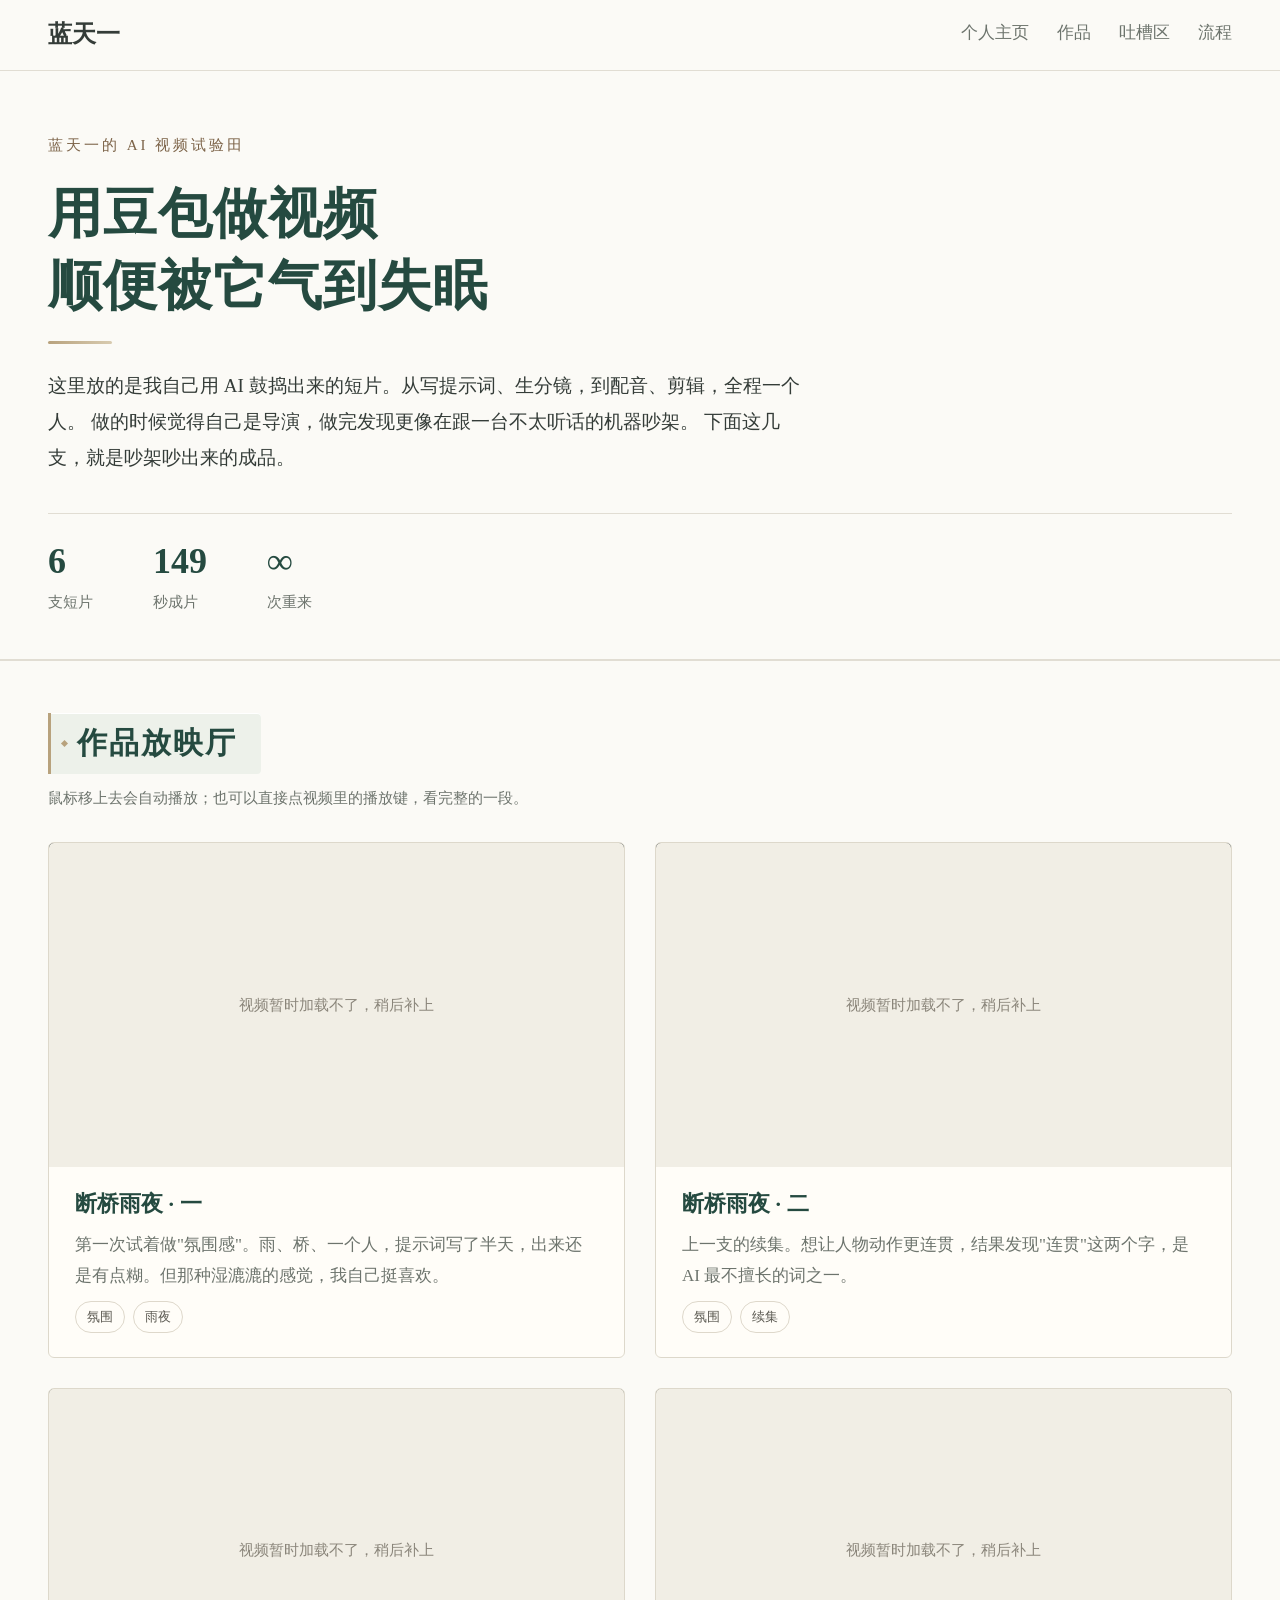
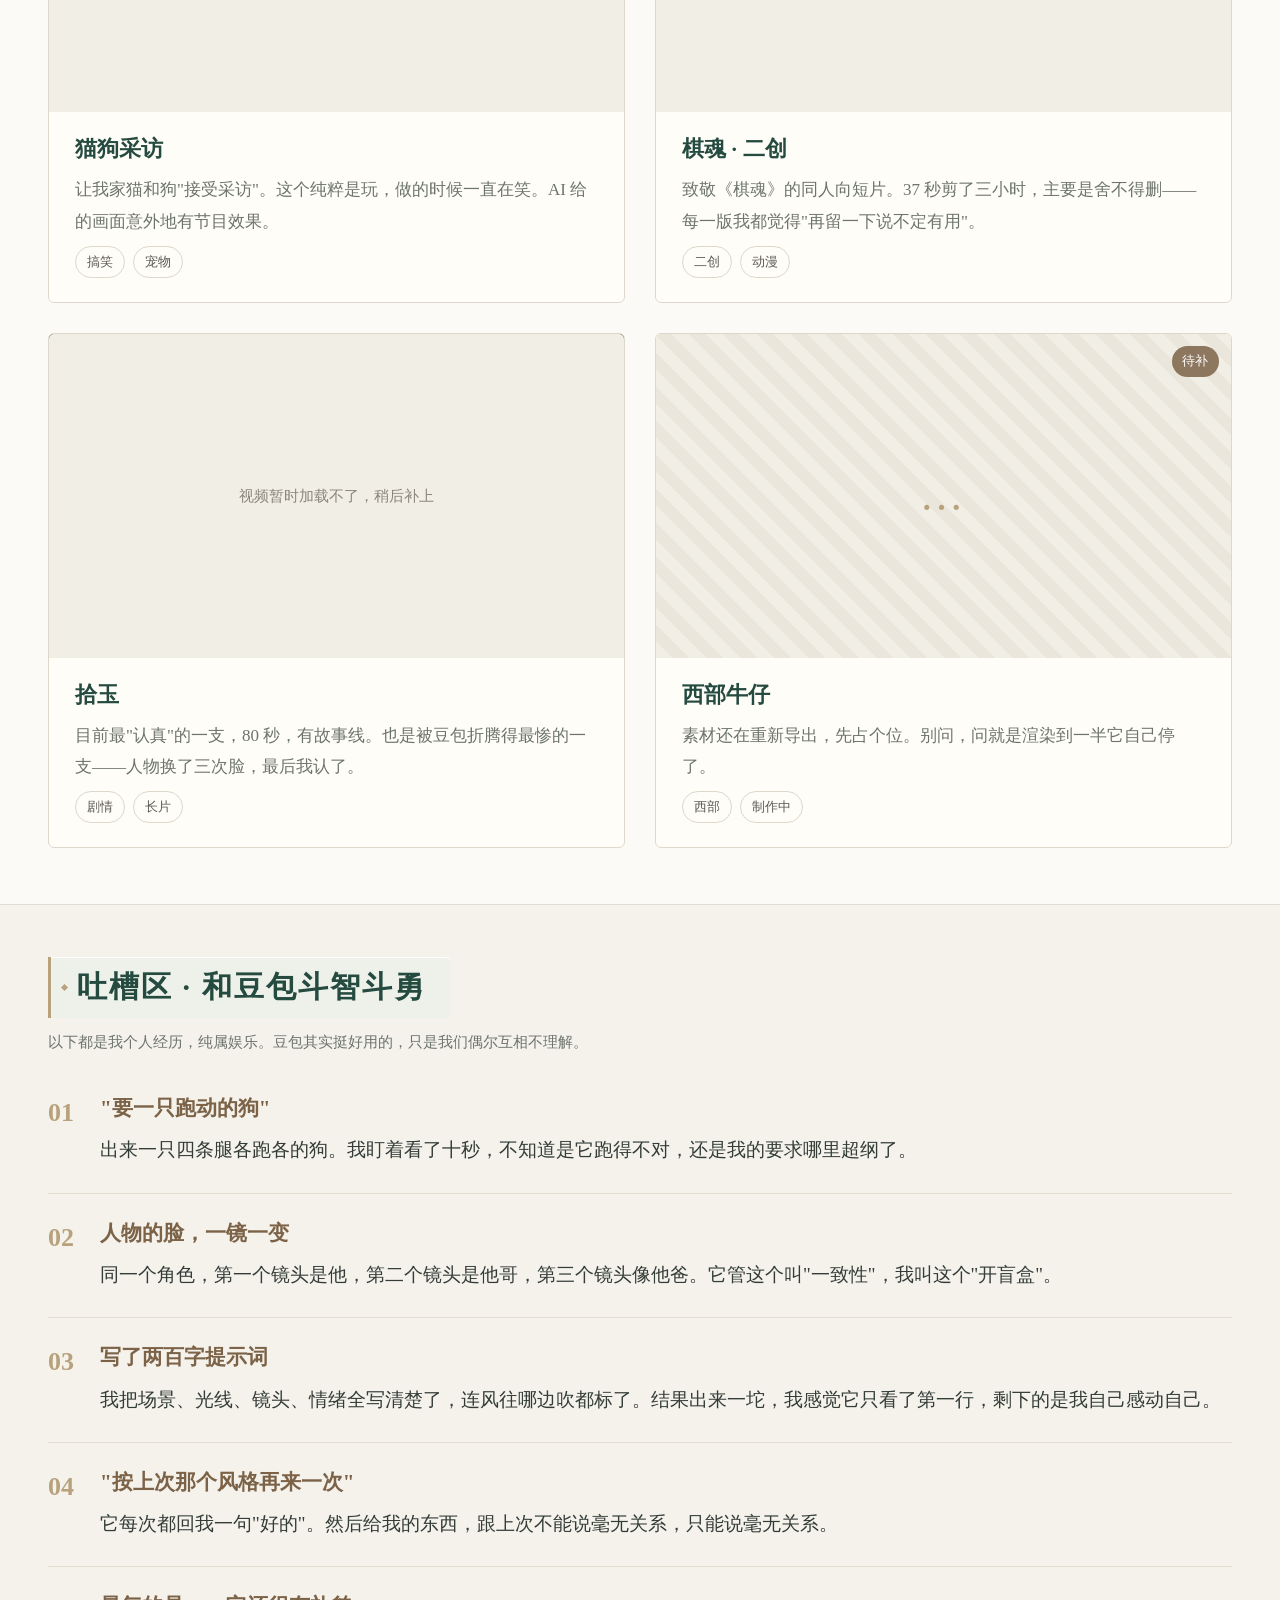
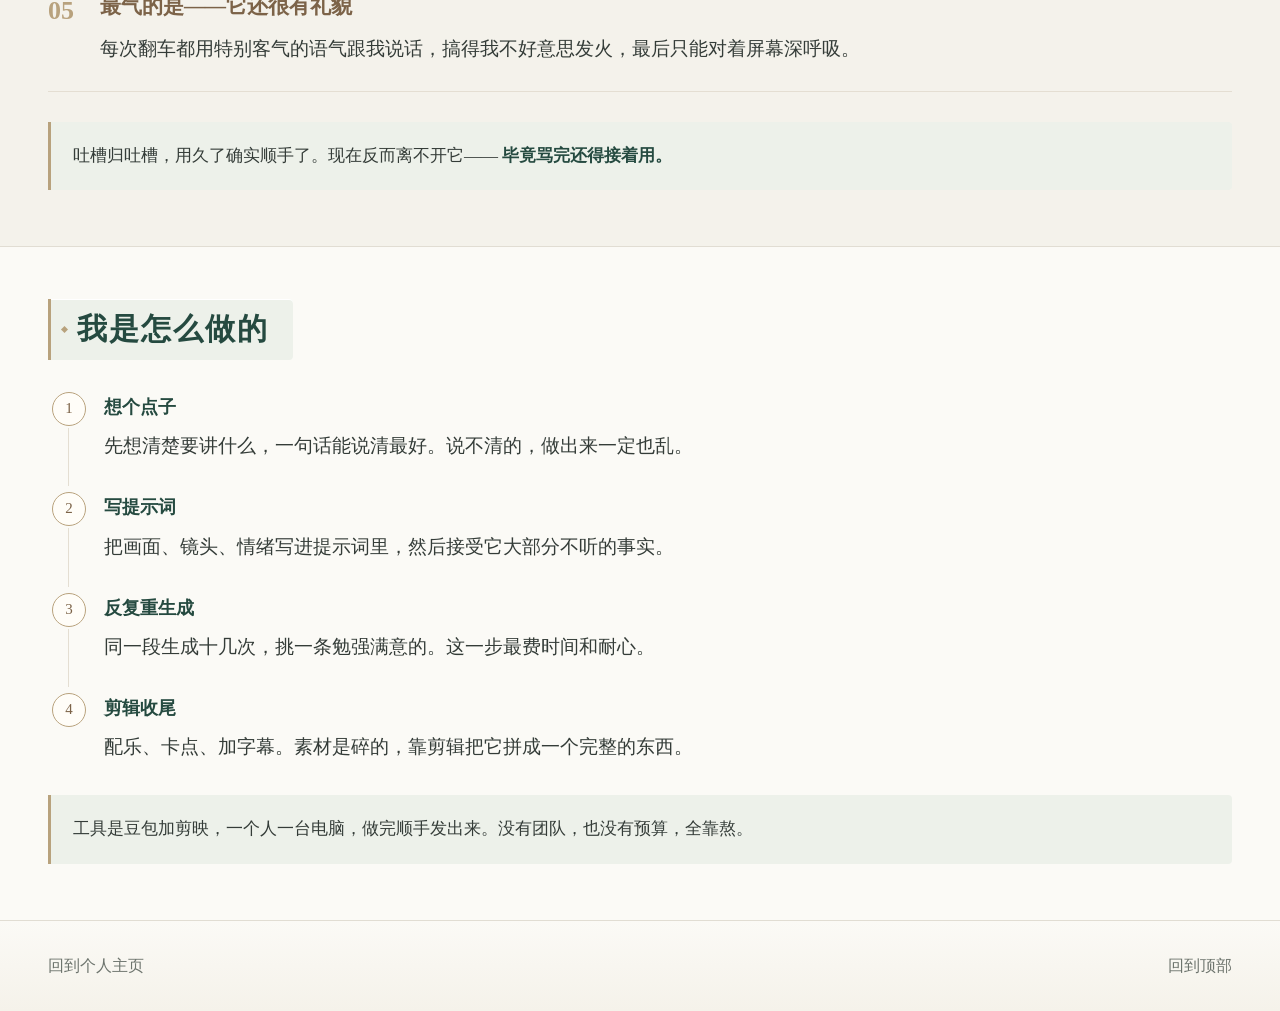
==== ai-video.html @ 55fc76d8 "重做个人主页为自我介绍，新增 AI 视频专题页，清理废弃文件 - index.html：由科研型简历改为蓝天一的个人自我介绍（关于我 / 家乡 / 爱好 / 最近 / 学习） - 新增「我的家乡 · " ====
<!DOCTYPE html>
<html lang="zh-CN">
 <head>
  <meta charset="utf-8"/>
  <meta content="width=device-width, initial-scale=1" name="viewport"/>
  <meta content="noindex, nofollow" name="robots"/>
  <meta content="蓝天一的 AI 视频试验田：六支自制的 AI 短片，以及调教豆包的日常翻车记录。" name="description"/>
  <title>
   AI 视频试验田 · 蓝天一
  </title>
  <link href="assets/favicon.svg" rel="icon" type="image/svg+xml"/>
  <link href="styles.css" rel="stylesheet"/>
  <link href="ai-video.css" rel="stylesheet"/>
 </head>
 <body>
  <a class="skip-link" href="#main">
   跳到正文
  </a>
  <header class="site-header">
   <div class="container header-inner">
    <a class="brand" href="index.html">
     蓝天一
    </a>
    <nav aria-label="主导航">
     <a href="index.html">
      个人主页
     </a>
     <a href="#gallery">
      作品
     </a>
     <a href="#complaints">
      吐槽区
     </a>
     <a href="#workflow">
      流程
     </a>
    </nav>
   </div>
  </header>
  <main id="main">
   <section class="ai-hero">
    <div class="container">
     <p class="ai-kicker">
      蓝天一的 AI 视频试验田
     </p>
     <h1 class="ai-title">
      用豆包做视频<br/>
      顺便被它气到失眠
     </h1>
     <p class="ai-lede">
      这里放的是我自己用 AI 鼓捣出来的短片。从写提示词、生分镜，到配音、剪辑，全程一个人。
      做的时候觉得自己是导演，做完发现更像在跟一台不太听话的机器吵架。
      下面这几支，就是吵架吵出来的成品。
     </p>
     <div class="ai-stats">
      <div>
       <strong>
        6
       </strong>
       <span>
        支短片
       </span>
      </div>
      <div>
       <strong>
        149
       </strong>
       <span>
        秒成片
       </span>
      </div>
      <div>
       <strong>
        ∞
       </strong>
       <span>
        次重来
       </span>
      </div>
     </div>
    </div>
   </section>
   <section class="section" id="gallery">
    <div class="container">
     <header class="section-heading">
      <h2>
       作品放映厅
      </h2>
      <p class="works-notice">
       鼠标移上去会自动播放；也可以直接点视频里的播放键，看完整的一段。
      </p>
     </header>
     <ol class="ai-grid">
      <li class="ai-card">
       <div class="ai-player">
        <video class="ai-video" controls muted loop playsinline preload="metadata" poster="assets/video-poster-1.svg">
         <source src="断桥雨夜1.mp4" type="video/mp4"/>
        </video>
        <span class="ai-duration">
         9 秒
        </span>
       </div>
       <div class="ai-copy">
        <h3>
         断桥雨夜 · 一
        </h3>
        <p>
        第一次试着做"氛围感"。雨、桥、一个人，提示词写了半天，出来还是有点糊。但那种湿漉漉的感觉，我自己挺喜欢。
        </p>
        <p class="ai-tags">
         <span>
          氛围
         </span>
         <span>
          雨夜
         </span>
        </p>
       </div>
      </li>
      <li class="ai-card">
       <div class="ai-player">
        <video class="ai-video" controls muted loop playsinline preload="metadata" poster="assets/video-poster-2.svg">
         <source src="断桥雨夜2.mp4" type="video/mp4"/>
        </video>
        <span class="ai-duration">
         12 秒
        </span>
       </div>
       <div class="ai-copy">
        <h3>
         断桥雨夜 · 二
        </h3>
        <p>
        上一支的续集。想让人物动作更连贯，结果发现"连贯"这两个字，是 AI 最不擅长的词之一。
        </p>
        <p class="ai-tags">
         <span>
          氛围
         </span>
         <span>
          续集
         </span>
        </p>
       </div>
      </li>
      <li class="ai-card">
       <div class="ai-player">
        <video class="ai-video" controls muted loop playsinline preload="metadata" poster="assets/video-poster-3.svg">
         <source src="猫狗采访.mp4" type="video/mp4"/>
        </video>
        <span class="ai-duration">
         10 秒
        </span>
       </div>
       <div class="ai-copy">
        <h3>
         猫狗采访
        </h3>
        <p>
        让我家猫和狗"接受采访"。这个纯粹是玩，做的时候一直在笑。AI 给的画面意外地有节目效果。
        </p>
        <p class="ai-tags">
         <span>
          搞笑
         </span>
         <span>
          宠物
         </span>
        </p>
       </div>
      </li>
      <li class="ai-card">
       <div class="ai-player">
        <video class="ai-video" controls muted loop playsinline preload="metadata" poster="assets/video-poster-4.svg">
         <source src="棋魂2创.mp4" type="video/mp4"/>
        </video>
        <span class="ai-duration">
         37 秒
        </span>
       </div>
       <div class="ai-copy">
        <h3>
         棋魂 · 二创
        </h3>
        <p>
        致敬《棋魂》的同人向短片。37 秒剪了三小时，主要是舍不得删——每一版我都觉得"再留一下说不定有用"。
        </p>
        <p class="ai-tags">
         <span>
          二创
         </span>
         <span>
          动漫
         </span>
        </p>
       </div>
      </li>
      <li class="ai-card">
       <div class="ai-player">
        <video class="ai-video" controls muted loop playsinline preload="metadata" poster="assets/video-poster-5.svg">
         <source src="拾玉.mp4" type="video/mp4"/>
        </video>
        <span class="ai-duration">
         80 秒
        </span>
       </div>
       <div class="ai-copy">
        <h3>
         拾玉
        </h3>
        <p>
        目前最"认真"的一支，80 秒，有故事线。也是被豆包折腾得最惨的一支——人物换了三次脸，最后我认了。
        </p>
        <p class="ai-tags">
         <span>
          剧情
         </span>
         <span>
          长片
         </span>
        </p>
       </div>
      </li>
      <li class="ai-card ai-card--pending">
       <div class="ai-player ai-player--pending">
        <span class="ai-pending-icon">
         …
        </span>
        <span class="ai-duration">
         待补
        </span>
       </div>
       <div class="ai-copy">
        <h3>
         西部牛仔
        </h3>
        <p>
        素材还在重新导出，先占个位。别问，问就是渲染到一半它自己停了。
        </p>
        <p class="ai-tags">
         <span>
          西部
         </span>
         <span>
          制作中
         </span>
        </p>
       </div>
      </li>
     </ol>
    </div>
   </section>
   <section class="section ai-complaints" id="complaints">
    <div class="container">
     <header class="section-heading">
      <h2>
       吐槽区 · 和豆包斗智斗勇
      </h2>
      <p class="works-notice">
       以下都是我个人经历，纯属娱乐。豆包其实挺好用的，只是我们偶尔互相不理解。
      </p>
     </header>
     <div class="ai-complaint-list">
      <article class="ai-complaint">
       <span class="ai-complaint-no">
        01
       </span>
       <div>
        <h3>
         "要一只跑动的狗"
        </h3>
        <p>
         出来一只四条腿各跑各的狗。我盯着看了十秒，不知道是它跑得不对，还是我的要求哪里超纲了。
        </p>
       </div>
      </article>
      <article class="ai-complaint">
       <span class="ai-complaint-no">
        02
       </span>
       <div>
        <h3>
         人物的脸，一镜一变
        </h3>
        <p>
         同一个角色，第一个镜头是他，第二个镜头是他哥，第三个镜头像他爸。它管这个叫"一致性"，我叫这个"开盲盒"。
        </p>
       </div>
      </article>
      <article class="ai-complaint">
       <span class="ai-complaint-no">
        03
       </span>
       <div>
        <h3>
         写了两百字提示词
        </h3>
        <p>
         我把场景、光线、镜头、情绪全写清楚了，连风往哪边吹都标了。结果出来一坨，我感觉它只看了第一行，剩下的是我自己感动自己。
        </p>
       </div>
      </article>
      <article class="ai-complaint">
       <span class="ai-complaint-no">
        04
       </span>
       <div>
        <h3>
         "按上次那个风格再来一次"
        </h3>
        <p>
         它每次都回我一句"好的"。然后给我的东西，跟上次不能说毫无关系，只能说毫无关系。
        </p>
       </div>
      </article>
      <article class="ai-complaint">
       <span class="ai-complaint-no">
        05
       </span>
       <div>
        <h3>
         最气的是——它还很有礼貌
        </h3>
        <p>
         每次翻车都用特别客气的语气跟我说话，搞得我不好意思发火，最后只能对着屏幕深呼吸。
        </p>
       </div>
      </article>
     </div>
     <p class="ai-aside">
      吐槽归吐槽，用久了确实顺手了。现在反而离不开它——
      <strong>
       毕竟骂完还得接着用。
      </strong>
     </p>
    </div>
   </section>
   <section class="section" id="workflow">
    <div class="container">
     <header class="section-heading">
      <h2>
       我是怎么做的
      </h2>
     </header>
     <ol class="ai-steps">
      <li>
       <strong>
        想个点子
       </strong>
       先想清楚要讲什么，一句话能说清最好。说不清的，做出来一定也乱。
      </li>
      <li>
       <strong>
        写提示词
       </strong>
       把画面、镜头、情绪写进提示词里，然后接受它大部分不听的事实。
      </li>
      <li>
       <strong>
        反复重生成
       </strong>
       同一段生成十几次，挑一条勉强满意的。这一步最费时间和耐心。
      </li>
      <li>
       <strong>
        剪辑收尾
       </strong>
       配乐、卡点、加字幕。素材是碎的，靠剪辑把它拼成一个完整的东西。
      </li>
     </ol>
     <p class="ai-aside">
      工具是豆包加剪映，一个人一台电脑，做完顺手发出来。没有团队，也没有预算，全靠熬。
     </p>
    </div>
   </section>
  </main>
  <footer>
   <div class="container footer-inner">
    <a href="index.html">
     回到个人主页
    </a>
    <a href="#main">
     回到顶部
    </a>
   </div>
  </footer>
  <script src="ai-video.js" defer></script>
 </body>
</html>
---- styles.css ----
/* 1. 中文用本地思源宋体，英文优先 Times New Roman。 */
@font-face {
  font-family: "Resume Serif SC";
  src: url("assets/noto-serif-sc-400.woff2") format("woff2");
  font-style: normal;
  font-weight: 400;
  font-display: swap;
}
@font-face {
  font-family: "Resume Serif SC";
  src: url("assets/noto-serif-sc-600.woff2") format("woff2");
  font-style: normal;
  font-weight: 600 900;
  font-display: swap;
}
:root {
  /* 配色层级：墨绿主标题、古铜次标题、深灰正文、香槟色细线。 */
  --text: #343c38;
  --muted: #6d746d;
  --accent: #42635b;
  --heading: #254a40;
  --subheading: #7c6348;
  --gold: #b8a27d;
  --heading-wash: #edf1ea;
  --body-size: 19px;
  --title-size: 32px;
  --line: #e1ddd3;
  --background: #fbfaf6;
}
* { box-sizing: border-box; }
html { scroll-padding-top: 94px; scroll-behavior: smooth; }
body {
  margin: 0;
  color: var(--text);
  background: var(--background);
  font: var(--body-size)/1.9 "Times New Roman", "Resume Serif SC", "Noto Serif SC", "Songti SC", SimSun, serif;
}
a { color: var(--accent); text-decoration: none; transition: color .2s ease; }
a:hover { text-decoration: underline; text-underline-offset: 5px; }
a:focus-visible { outline: 2px solid var(--accent); outline-offset: 5px; }
h1, h2, h3, p, figure { margin: 0; }
h1, h2, h3 { line-height: 1.5; }
h2 { font-size: var(--title-size); font-weight: 600; color: var(--heading); }
h3 { font-size: 22px; font-weight: 600; color: var(--subheading); }
::selection { background: #e3e8db; }
.container { width: min(1200px, calc(100% - 96px)); margin-inline: auto; }
.skip-link { position: fixed; top: -100px; left: 16px; z-index: 30; padding: 10px; background: white; }
.skip-link:focus { top: 12px; }

/* 2. 顶部只保留姓名和普通锚点导航。 */
.site-header { position: sticky; top: 0; z-index: 10; background: #fbfaf6f5; backdrop-filter: blur(12px); border-bottom: 1px solid var(--line); }
.header-inner { display: flex; justify-content: space-between; align-items: center; gap: 30px; min-height: 70px; }
.brand { font-size: 24px; font-weight: 600; color: var(--text); white-space: nowrap; }
.brand span { font-size: 14px; font-weight: 400; letter-spacing: 1px; margin-left: 12px; color: var(--muted); }
nav { display: flex; gap: 28px; }
nav a { color: var(--muted); font-size: 17px; }
nav a:hover { color: var(--accent); }
/* JavaScript 只切换类名；选中时的外观仍由 CSS 负责。 */
nav a.is-current { color: var(--heading); font-weight: 600; text-decoration: underline; text-decoration-color: var(--gold); text-decoration-thickness: 2px; text-underline-offset: 7px; }

/* 3. 个人介绍：文字和照片并排，基本资料全部展开。 */
.hero { padding: 44px 0 32px; }
.hero-top { display: flex; justify-content: space-between; align-items: center; gap: 32px; }
h1 { font-size: 50px; font-weight: 600; color: var(--heading); letter-spacing: 2px; margin-bottom: 16px; }
h1 span { font-size: 32px; font-weight: 400; letter-spacing: 0; color: var(--subheading); margin-left: 20px; }
.hero-role { margin-bottom: 12px; font-size: 18px; }
.hero-visual { flex-shrink: 0; }
.hero-visual figure { padding: 9px; border: 1px solid #d8ceb9; background: #fffefa; box-shadow: 0 12px 32px #3444390b; }
.hero-visual img { display: block; width: 220px; height: 220px; object-fit: cover; }
.research-direction { margin-top: 30px; }
.research-direction > span { font-size: 20px; font-weight: 600; color: var(--subheading); }
.research-direction p { margin-top: 8px; font-size: var(--body-size); }
.research-direction strong { font-weight: 600; color: var(--heading); }
.profile-details { display: grid; grid-template-columns: 1fr 1.15fr 1.1fr 1.4fr; gap: 28px; margin-top: 22px; }
.profile-details > div > span { color: var(--subheading); font-size: 15px; }
.profile-details p { margin-top: 7px; font-size: 16px; }
.profile-details a { overflow-wrap: anywhere; }

/* 4. 正文平铺：主栏目保留浅底，科研子项目用纯文字、字重和间距分层。 */
.section { border-top: 1px solid var(--line); padding: 42px 0 46px; }
.section-heading { margin-bottom: 26px; }
.section-heading h2 { display: inline-block; padding: 6px 20px 8px; border-left: 3px solid var(--gold); background: var(--heading-wash); border-radius: 0 4px 4px 0; }
.experience-item { margin-bottom: 26px; }
.experience-item:last-child { margin-bottom: 0; }
.experience-heading { display: flex; justify-content: space-between; align-items: baseline; gap: 24px; }
.experience-heading strong { font-size: var(--body-size); font-weight: 600; color: #465951; }
.experience-heading time { flex-shrink: 0; color: var(--muted); font-size: 16px; font-variant-numeric: tabular-nums; }
.experience-detail { margin-top: 8px; color: var(--text); font-size: var(--body-size); }
.research-item { margin-bottom: 28px; }
.research-item:last-child { margin-bottom: 0; }
.research-item h3 { font-size: 20px; line-height: 1.9; }
.research-item time { font-size: 16px; font-weight: 400; color: var(--muted); margin-right: 16px; }
.research-item p { font-size: var(--body-size); margin-top: 8px; line-height: 1.95; }
.skills-list { list-style: none; margin: 0; padding: 0; display: grid; grid-template-columns: repeat(3, 1fr); gap: 32px; }
.skills-list li { font-size: var(--body-size); }
.skills-list strong { display: block; margin-bottom: 8px; font-weight: 600; color: var(--subheading); }
.skills-list li { padding-top: 15px; border-top: 1px solid #c8baa2; }
.teaching-group { margin-bottom: 26px; scroll-margin-top: 94px; }
.teaching-group:last-child { margin-bottom: 0; }
.teaching-group h3 { margin-bottom: 16px; padding-bottom: 9px; border-bottom: 1px solid #e4ded2; }
.teaching-group ol { margin: 0; padding-left: 25px; }
.teaching-group li { padding-left: 7px; margin-bottom: 10px; font-size: var(--body-size); }
.teaching-group li::marker { color: var(--muted); font-size: 16px; }
footer { border-top: 1px solid var(--line); padding: 25px 0; }
.footer-inner { display: flex; align-items: center; justify-content: space-between; gap: 25px; }
.footer-inner a { font-size: 16px; }

/* 5. 手机只调整布局，所有正文依旧直接可见。 */
@media (max-width: 1000px) {
  .container { width: calc(100% - 64px); }
  nav { gap: 20px; }
  .profile-details { grid-template-columns: repeat(2, 1fr); gap: 16px 30px; }
  .experience-heading { display: block; }
  .experience-heading time { display: block; margin-top: 4px; }
}
@media (max-width: 640px) {
  :root { --body-size: 18px; --title-size: 27px; }
  html { scroll-padding-top: 110px; }
  .container { width: calc(100% - 40px); }
  .header-inner { display: block; min-height: 90px; padding: 10px 0; }
  .brand { font-size: 21px; }
  nav { justify-content: space-between; gap: 12px; margin-top: 6px; }
  nav a { font-size: 14px; }
  .hero { padding: 28px 0; }
  .hero-top { display: block; position: relative; }
  h1 { font-size: 38px; line-height: 1.3; margin-bottom: 18px; padding-right: 166px; min-height: 160px; }
  h1 span { display: block; font-size: 25px; margin: 8px 0 0; }
  .hero-role { font-size: 17px; margin-bottom: 12px; }
  .hero-visual img { width: 140px; height: 140px; }
  .hero-visual figure { padding: 6px; }
  .hero-visual { position: absolute; top: 0; right: 0; }
  .research-direction { margin-top: 23px; }
  .research-direction p { font-size: var(--body-size); }
  .profile-details { gap: 14px 20px; }
  .profile-details p { font-size: 15px; }
  .profile-details > div > span { font-size: 14px; }
  .section { padding: 26px 0 28px; }
  .section-heading { margin-bottom: 18px; }
  .section-heading h2 { padding: 5px 14px 7px; }
  h2 { font-size: var(--title-size); }
  h3 { font-size: 20px; }
  .experience-heading strong { font-size: 18px; }
  .experience-detail { font-size: var(--body-size); }
  .research-item h3 { font-size: 18px; }
  .research-item time { display: block; margin-right: 0; }
  .research-item p { font-size: var(--body-size); }
  .skills-list { grid-template-columns: 1fr; gap: 14px; }
  .skills-list strong { margin-bottom: 2px; }
  .teaching-group { scroll-margin-top: 110px; }
  .skills-list li, .teaching-group li { font-size: var(--body-size); }
  .footer-inner { display: block; }
  .footer-inner > div { margin-bottom: 16px; }
}
/* 尊重减少动态效果设置：保留阅读、键盘操作，关闭滚动和悬停动画。 */
@media (prefers-reduced-motion: reduce) {
  html { scroll-behavior: auto; }
  *, *:before, *:after { transition: none !important; animation: none !important; }
}
@media print {
  .site-header, .skip-link { display: none; }
  .container { width: 100%; }
  .hero { padding-top: 0; }
  .section { padding: 20px 0; }
  .research-item, .experience-item { break-inside: avoid; }
  a { color: inherit; }
  .section-heading h2, .research-item h3 { background: none; border: 0; padding-inline: 0; }
  .hero-visual figure { box-shadow: none; }
}

.works-notice { font-size: 15px; color: var(--muted); margin-top: 10px; }

/* ---------- 第 4 课新增：四处由 JavaScript 控制的视觉效果 ---------- */

/* 当前栏目指示器。固定在右下角，内容由 JS 写进去。
   默认 opacity:0 —— 没写 JS 时它存在但看不见，一写就会浮现。 */
.section-indicator {
  position: fixed;
  right: 20px;
  bottom: 84px;
  padding: 7px 14px;
  border-radius: 999px;
  background: var(--heading);
  color: #fff;
  font-size: 13px;
  letter-spacing: 1px;
  opacity: 0;
  transform: translateY(6px);
  transition: opacity .25s, transform .25s;
  pointer-events: none;
  z-index: 20;
}
/* JS 往里写了文字之后，:not(:empty) 就命中了，标签自动浮现 */
.section-indicator:not(:empty) { opacity: 1; transform: none; }

/* 返回顶部按钮。默认隐藏，滚过一屏由 JS 加上 is-visible 才出现。 */
.to-top {
  position: fixed;
  right: 20px;
  bottom: 24px;
  width: 46px;
  height: 46px;
  border: 1px solid var(--gold);
  border-radius: 50%;
  background: #fff;
  color: var(--heading);
  font-size: 20px;
  line-height: 1;
  cursor: pointer;
  opacity: 0;
  transform: translateY(10px);
  transition: opacity .25s, transform .25s, background .2s;
  pointer-events: none;
  z-index: 20;
}
.to-top.is-visible { opacity: 1; transform: none; pointer-events: auto; }
.to-top:hover { background: var(--heading-wash); }

/* 让锚点跳转和"返回顶部"都平滑滚动。
   prefers-reduced-motion 是系统里"减少动态效果"的设置，要尊重它。 */
@media (prefers-reduced-motion: no-preference) {
  html { scroll-behavior: smooth; }
}

@media (max-width: 640px) {
  .section-indicator { right: 12px; bottom: 74px; font-size: 12px; }
  .to-top { right: 12px; bottom: 16px; width: 42px; height: 42px; }
}

/* TODO 01：顶部阅读进度条。
   固定在页面最上沿，宽度由 JS 按滚动比例设置。
   初始 width:0，所以不写 JS 时它存在但看不见。 */
.reading-progress {
  position: fixed;
  top: 0;
  left: 0;
  height: 3px;
  width: 0;
  background: linear-gradient(90deg, var(--gold), var(--heading));
  z-index: 30;
  transition: width .08s linear;
}

/* TODO 07：栏目进入视口时淡入上移。
   默认往下偏移 24px 且半透明；JS 给它加上 is-visible 才归位。
   注意这里**不能**写成一开始就 display:none——那样没写 JS 的人
   会看到一个空白页面，页面就彻底不可用了。半透明至少还看得见。 */
.section, .hero {
  opacity: .28;
  transform: translateY(24px);
  transition: opacity .55s ease, transform .55s ease;
}
.section.is-visible, .hero.is-visible {
  opacity: 1;
  transform: none;
}

/* 系统开了"减少动态效果"时，一切照常显示，不做动画 */
@media (prefers-reduced-motion: reduce) {
  .section, .hero { opacity: 1; transform: none; transition: none; }
  .reading-progress { transition: none; }
}

/* ============================================================
   视觉打磨层
   保留原本的墨绿 / 古铜 / 米底与宋体气质，只做"更耐看"的调整。
   放在文件末尾，同特异性规则会覆盖前面的设定。
   ============================================================ */

/* 1. 首屏：加一层极淡的光晕，人物区从页面里"浮"出来 */
.hero {
  position: relative;
  padding: 56px 0 40px;
  background:
    radial-gradient(1100px 380px at 12% -30%, #eef3ec 0%, transparent 62%),
    radial-gradient(760px 300px at 92% -10%, #f6f1e6 0%, transparent 60%);
}
/* 姓名下面一条古铜细线，收住标题 */
h1::after {
  content: '';
  display: block;
  width: 64px;
  height: 3px;
  margin-top: 18px;
  border-radius: 2px;
  background: linear-gradient(90deg, var(--gold), #d8cbb0);
}
h1 { font-size: 54px; letter-spacing: 3px; }
h1 span { font-size: 30px; letter-spacing: 2px; }

/* 头像：厚重一点的画框 + 悬停微微抬起 */
.hero-visual figure {
  position: relative;
  padding: 11px;
  border: 1px solid #d8ceb9;
  background: #fffefa;
  box-shadow: 0 18px 44px #2f44381a, 0 2px 0 #e6dcc6 inset;
  transition: transform .4s ease, box-shadow .4s ease;
}
.hero-visual figure::after {
  content: '';
  position: absolute;
  inset: -7px;
  border: 1px solid #e2d7bf;
  pointer-events: none;
}
.hero-visual figure:hover {
  transform: translateY(-4px);
  box-shadow: 0 26px 56px #2f443824, 0 2px 0 #e6dcc6 inset;
}
.hero-role { font-size: 19px; line-height: 1.9; max-width: 34em; }

/* 2. 资料栏：四格改成带细线的卡片感，数字更清楚 */
.profile-details {
  gap: 0;
  margin-top: 30px;
  padding-top: 22px;
  border-top: 1px solid var(--line);
}
.profile-details > div {
  padding: 0 26px;
  border-left: 1px solid var(--line);
}
.profile-details > div:first-child { padding-left: 0; border-left: 0; }
.profile-details > div > span {
  display: inline-block;
  margin-bottom: 3px;
  font-size: 14px;
  letter-spacing: 2px;
  color: var(--gold);
}
.profile-details p { font-size: 17px; font-weight: 600; color: #3c4a44; }

/* 3. 栏目标题：拉长一点、加一枚小方块，节奏更稳 */
.section { padding: 52px 0 56px; }
.section-heading { margin-bottom: 30px; }
.section-heading h2 {
  position: relative;
  padding: 7px 24px 9px 26px;
  font-size: 30px;
  letter-spacing: 2px;
  box-shadow: 0 1px 0 #fff inset;
}
.section-heading h2::before {
  content: '';
  position: absolute;
  left: 11px;
  top: 50%;
  width: 5px;
  height: 5px;
  margin-top: -2.5px;
  background: var(--gold);
  transform: rotate(45deg);
}

/* 4. 爱好 / 家乡条目：每条加一条"生长"的左侧细线 */
.experience-item {
  position: relative;
  padding-left: 22px;
  margin-bottom: 30px;
}
.experience-item::before {
  content: '';
  position: absolute;
  left: 0;
  top: 9px;
  bottom: 4px;
  width: 2px;
  background: #e4ded2;
  transition: background .3s ease;
}
.experience-item:hover::before { background: var(--gold); }
.experience-heading strong { font-size: 20px; color: var(--heading); }
.experience-heading time {
  padding: 2px 11px;
  border: 1px solid #ded8cb;
  border-radius: 999px;
  font-size: 14px;
  background: #fffdf8;
}
.experience-detail { margin-top: 7px; color: #4a544e; }

/* 5. 技能三格：从"顶线"改成有底的轻卡片 */
.skills-list { gap: 24px; }
.skills-list li {
  padding: 22px 22px 24px;
  border-top: 0;
  border: 1px solid #e4ded2;
  border-radius: 6px;
  background: #fffdf8;
  transition: border-color .3s ease, transform .3s ease, box-shadow .3s ease;
}
.skills-list li:hover {
  border-color: #c8b592;
  transform: translateY(-3px);
  box-shadow: 0 12px 26px #34433812;
}
.skills-list strong { font-size: 19px; letter-spacing: 1px; }
.skills-list li { color: #5a635d; }

/* 6. 最近在做：加个"进行中"小标 */
#now { background: #f4f2eb; }
#now .research-item {
  position: relative;
  padding: 24px 26px;
  border: 1px solid #e2dbcb;
  border-radius: 6px;
  background: #fffdf8;
}
#now .research-item::after {
  content: 'IN PROGRESS';
  position: absolute;
  top: 22px;
  right: 24px;
  font-size: 11px;
  letter-spacing: 2px;
  color: var(--gold);
}

/* 7. 联系栏：把两条提示做成清楚的序号列表 */
#contact .teaching-group {
  padding: 26px 28px;
  border: 1px solid #e4ded2;
  border-radius: 6px;
  background: #fffdf8;
}
#contact .teaching-group h3 { border-bottom: 0; margin-bottom: 12px; }

/* 8. 页脚：加一条渐隐分隔线，收得干净 */
footer {
  padding: 30px 0;
  background: linear-gradient(#fbfaf6, #f5f2ea);
}
.footer-inner a { color: var(--muted); }
.footer-inner a:hover { color: var(--accent); }

/* 9. 导航：悬停时下方浮现古铜短线 */
nav a {
  position: relative;
  padding-bottom: 4px;
}
nav a::after {
  content: '';
  position: absolute;
  left: 0;
  right: 100%;
  bottom: 0;
  height: 2px;
  background: var(--gold);
  transition: right .28s ease;
}
nav a:hover::after { right: 0; }
nav a.is-current::after { right: 0; }

/* 10. 回到顶部按钮：轻微旋转更灵动 */
.to-top:hover { transform: translateY(-2px) rotate(-6deg); }

@media (max-width: 1000px) {
  h1 { font-size: 44px; }
  .profile-details { grid-template-columns: repeat(2, 1fr); gap: 20px 0; }
  .profile-details > div { padding: 0 20px; }
  .profile-details > div:nth-child(odd) { padding-left: 0; border-left: 0; }
  .profile-details > div:nth-child(-n+2) { padding-bottom: 16px; }
}
@media (max-width: 640px) {
  .hero { padding: 30px 0 26px; }
  h1 { font-size: 38px; }
  h1::after { margin-top: 12px; }
  .section { padding: 34px 0 38px; }
  .section-heading h2 { font-size: 25px; padding: 6px 16px 8px 20px; }
  .section-heading h2::before { left: 8px; }
  .profile-details { gap: 16px 0; }
  .profile-details > div { padding: 0 14px; }
  .profile-details > div > span { font-size: 13px; letter-spacing: 1px; }
  .profile-details p { font-size: 15px; }
  .experience-item { padding-left: 16px; }
  .experience-heading strong { font-size: 18px; }
  .skills-list li { padding: 18px 18px 20px; }
  #now .research-item { padding: 18px 18px; }
  #now .research-item::after { display: none; }
  #contact .teaching-group { padding: 20px 18px; }
}
@media print {
  .hero { background: none; }
  #now { background: none; }
  .hero-visual figure::after { display: none; }
  .skills-list li, #now .research-item, #contact .teaching-group,
  .profile-details > div, .experience-item { break-inside: avoid; }
}
---- ai-video.css ----
/* AI 视频试验田 · 专用样式
   复用 index.html 的设计变量（墨绿/古铜/米底），只补这一页特有的版式。 */

/* ---------- 首屏 ---------- */
/* 修复"蒙版"问题：styles.css 把 .section 默认设为 opacity:.28 + 下移 24px，
   等 app.js 滚动到该栏目才淡入。本页不加载 app.js，内容会一直卡在半透明。
   这里恢复常态，改用纯 CSS 做一次性淡入动画——不依赖 JS，禁用 JS 也正常显示。 */
.section {
  opacity: 1;
  transform: none;
  transition: none;
}
@media (prefers-reduced-motion: no-preference) {
  .section,
  .ai-hero {
    animation: ai-reveal .6s ease both;
  }
  @keyframes ai-reveal {
    from { opacity: 0; transform: translateY(24px); }
    to { opacity: 1; transform: none; }
  }
}

.ai-hero {
  padding: 60px 0 40px;
  border-bottom: 1px solid var(--line);
}
.ai-kicker {
  font-size: 15px;
  letter-spacing: 3px;
  color: var(--subheading);
  margin-bottom: 18px;
}
.ai-title {
  font-size: 54px;
  font-weight: 600;
  line-height: 1.35;
  color: var(--heading);
  letter-spacing: 1px;
  margin-bottom: 24px;
}
.ai-lede {
  max-width: 40em;
  font-size: var(--body-size);
  color: var(--text);
}
.ai-stats {
  display: flex;
  gap: 60px;
  margin-top: 36px;
  padding-top: 26px;
  border-top: 1px solid var(--line);
}
.ai-stats strong {
  display: block;
  font-size: 36px;
  font-weight: 600;
  line-height: 1.2;
  color: var(--heading);
  font-variant-numeric: tabular-nums;
}
.ai-stats span {
  font-size: 15px;
  color: var(--muted);
}

/* ---------- 作品放映厅 ---------- */
.ai-grid {
  list-style: none;
  margin: 0;
  padding: 0;
  display: grid;
  grid-template-columns: repeat(2, minmax(0, 1fr));
  gap: 30px;
}
.ai-card {
  border: 1px solid #ddd8cb;
  border-radius: 6px;
  overflow: hidden;
  background: #fffdf8;
  transition: border-color .3s ease, box-shadow .3s ease;
}
.ai-card:hover {
  border-color: #b7a88d;
  box-shadow: 0 14px 30px #34433810;
}
.ai-player {
  position: relative;
  background: #141b18;
  aspect-ratio: 16 / 9;
  overflow: hidden;
}
/* contain + 深色底：竖版视频不会被裁掉头脚，黑边看起来也自然 */
.ai-video {
  display: block;
  width: 100%;
  height: 100%;
  object-fit: contain;
  background: #141b18;
}
.ai-duration {
  position: absolute;
  padding: 3px 10px;
  border-radius: 999px;
  font-size: 13px;
  letter-spacing: .04em;
  color: #fff;
  background: rgba(37, 74, 64, .88);
}
.ai-duration {
  top: 12px;
  right: 12px;
}
.ai-copy {
  padding: 20px 26px 24px;
}
.ai-copy h3 {
  font-size: 22px;
  color: var(--heading);
}
.ai-copy p {
  margin-top: 9px;
  font-size: 17px;
  line-height: 1.85;
  color: var(--muted);
}
.ai-tags {
  display: flex;
  gap: 8px;
  flex-wrap: wrap;
}
.ai-tags span {
  padding: 3px 11px;
  border: 1px solid #ded8cb;
  border-radius: 999px;
  font-size: 13px;
  color: #5c5a52;
}
/* 待补卡片：没有视频，用浅底 + 虚线边框区别于其他卡片 */
.ai-player--pending {
  display: flex;
  align-items: center;
  justify-content: center;
  background: repeating-linear-gradient(45deg, #f1eee5, #f1eee5 12px, #eae6db 12px, #eae6db 24px);
}
.ai-pending-icon {
  font-size: 44px;
  color: #b8a27d;
  letter-spacing: 4px;
  line-height: 1;
}
.ai-player--pending .ai-duration {
  background: rgba(124, 99, 72, .85);
}
/* 视频文件加载失败时（由 JS 打上 data-unavailable），不让用户对着黑框发呆 */
.ai-player[data-unavailable]::after {
  content: '视频暂时加载不了，稍后补上';
  position: absolute;
  inset: 0;
  display: flex;
  align-items: center;
  justify-content: center;
  padding: 20px;
  text-align: center;
  font-size: 15px;
  color: #8a857a;
  background: #f1eee5;
}

/* ---------- 吐槽区 ---------- */
.ai-complaints {
  background: #f4f2eb;
}
.ai-complaint-list {
  display: grid;
  gap: 0;
}
.ai-complaint {
  display: flex;
  gap: 26px;
  padding: 24px 0;
  border-bottom: 1px solid #e4ded2;
}
.ai-complaint:first-child {
  padding-top: 6px;
}
.ai-complaint-no {
  flex-shrink: 0;
  font-size: 26px;
  font-weight: 600;
  color: var(--gold);
  font-variant-numeric: tabular-nums;
  line-height: 1.5;
}
.ai-complaint h3 {
  font-size: 21px;
  color: var(--subheading);
}
.ai-complaint p {
  margin-top: 8px;
  font-size: var(--body-size);
  line-height: 1.9;
}
.ai-aside {
  margin-top: 30px;
  padding: 18px 22px;
  border-left: 3px solid var(--gold);
  background: var(--heading-wash);
  border-radius: 0 4px 4px 0;
  font-size: 17px;
}
.ai-aside strong {
  color: var(--heading);
  font-weight: 600;
}

/* ---------- 流程 ---------- */
.ai-steps {
  margin: 0;
  padding: 0 0 0 4px;
  list-style: none;
  counter-reset: step;
}
.ai-steps li {
  position: relative;
  padding: 0 0 26px 52px;
  font-size: var(--body-size);
  line-height: 1.9;
  counter-increment: step;
}
.ai-steps li::before {
  content: counter(step);
  position: absolute;
  left: 0;
  top: 2px;
  width: 32px;
  height: 32px;
  border: 1px solid var(--gold);
  border-radius: 50%;
  text-align: center;
  line-height: 30px;
  font-size: 15px;
  color: var(--subheading);
  background: #fffdf8;
}
.ai-steps li::after {
  content: '';
  position: absolute;
  left: 16px;
  top: 38px;
  bottom: 4px;
  width: 1px;
  background: #e4ded2;
}
.ai-steps li:last-child {
  padding-bottom: 0;
}
.ai-steps li:last-child::after {
  display: none;
}
.ai-steps strong {
  display: block;
  font-size: 18px;
  font-weight: 600;
  color: var(--heading);
  margin-bottom: 4px;
}

/* ---------- 响应式 ---------- */
@media (max-width: 1000px) {
  .ai-title { font-size: 42px; }
  .ai-stats { gap: 40px; }
}
@media (max-width: 640px) {
  .ai-hero { padding: 32px 0 26px; }
  .ai-title { font-size: 32px; }
  .ai-kicker { font-size: 13px; letter-spacing: 2px; }
  .ai-stats { gap: 28px; margin-top: 24px; padding-top: 18px; }
  .ai-stats strong { font-size: 26px; }
  .ai-grid { grid-template-columns: 1fr; gap: 22px; }
  .ai-copy { padding: 16px 18px 19px; }
  .ai-copy h3 { font-size: 20px; }
  .ai-copy p { font-size: 16px; }
  .ai-complaint { gap: 16px; padding: 18px 0; }
  .ai-complaint-no { font-size: 20px; }
  .ai-complaint h3 { font-size: 18px; }
  .ai-complaint p { font-size: var(--body-size); }
  .ai-steps li { padding-left: 42px; font-size: var(--body-size); }
  .ai-steps li::before { width: 27px; height: 27px; line-height: 25px; font-size: 13px; }
  .ai-steps li::after { left: 13px; }
  .ai-steps strong { font-size: 17px; }
  .ai-aside { font-size: 16px; padding: 14px 16px; }
}
@media print {
  .ai-complaints { background: none; }
  .ai-card, .ai-complaint { break-inside: avoid; }
}
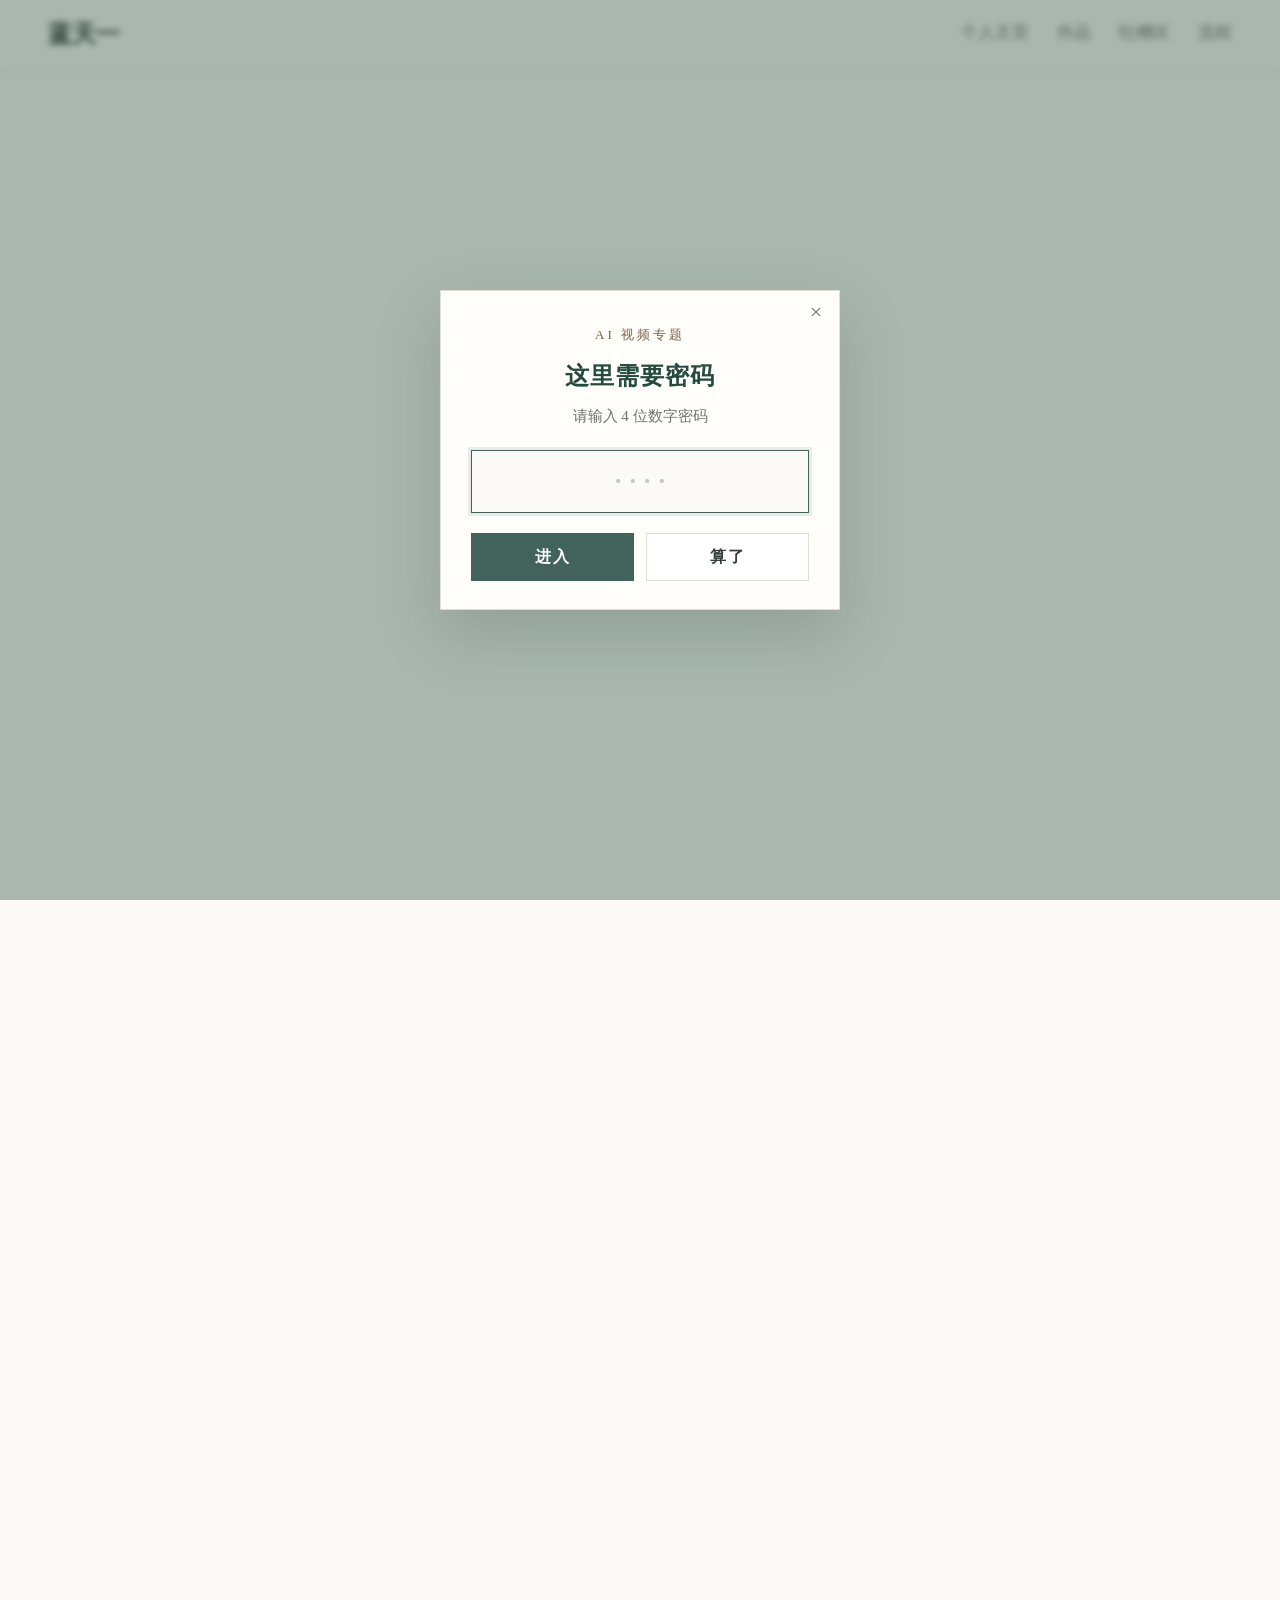
==== commit 9a53d529: "新增 AI 视频专题密码门，密码 5438" ====
--- a/ai-video.html
+++ b/ai-video.html
@@ -12,7 +12,7 @@
   <link href="styles.css" rel="stylesheet"/>
   <link href="ai-video.css" rel="stylesheet"/>
  </head>
- <body>
+ <body data-gate="page">
   <a class="skip-link" href="#main">
    跳到正文
   </a>
@@ -385,5 +385,7 @@
    </div>
   </footer>
   <script src="ai-video.js" defer></script>
+  <!-- data-gate="page"：直接输网址进来也会被拦，要先输密码 -->
+  <script src="gate.js" defer></script>
  </body>
 </html>
--- a/styles.css
+++ b/styles.css
@@ -129,6 +129,10 @@
   .hero-visual img { width: 140px; height: 140px; }
   .hero-visual figure { padding: 6px; }
   .hero-visual { position: absolute; top: 0; right: 0; }
+  /* 手机上放不下那行字，也没有"悬停"，所以关掉滑动、藏起文字 */
+  .reveal-text { display: none; }
+  .hero-visual figure:hover img,
+  .hero-visual figure:focus-within img { transform: none; }
   .research-direction { margin-top: 23px; }
   .research-direction p { font-size: var(--body-size); }
   .profile-details { gap: 14px 20px; }
@@ -287,25 +291,58 @@
 h1 { font-size: 54px; letter-spacing: 3px; }
 h1 span { font-size: 30px; letter-spacing: 2px; }
 
-/* 头像：厚重一点的画框 + 悬停微微抬起 */
+/* 头像：厚重画框；鼠标移上去，照片向右滑开两倍宽度，露出后面的字 */
 .hero-visual figure {
   position: relative;
   padding: 11px;
   border: 1px solid #d8ceb9;
   background: #fffefa;
   box-shadow: 0 18px 44px #2f44381a, 0 2px 0 #e6dcc6 inset;
-  transition: transform .4s ease, box-shadow .4s ease;
+  /* overflow:hidden 是滑动效果的第二个关键：照片滑出后要被裁掉，
+     不能跑到画框外面去。 */
+  overflow: hidden;
+  transition: box-shadow .4s ease;
 }
 .hero-visual figure::after {
   content: '';
   position: absolute;
-  inset: -7px;
+  inset: 7px;
   border: 1px solid #e2d7bf;
   pointer-events: none;
-}
-.hero-visual figure:hover {
-  transform: translateY(-4px);
-  box-shadow: 0 26px 56px #2f443824, 0 2px 0 #e6dcc6 inset;
+  z-index: 3;
+}
+/* 藏在照片下面的那行字。
+   绝对定位铺满画框内容区，z-index 低于照片，所以照片在时被完全挡住。 */
+.reveal-text {
+  position: absolute;
+  inset: 11px;
+  display: flex;
+  align-items: center;
+  justify-content: center;
+  margin: 0;
+  padding: 0 14px;
+  text-align: center;
+  font-size: 17px;
+  font-weight: 600;
+  line-height: 1.7;
+  color: var(--heading);
+  background: #f2f5ee;
+  z-index: 1;
+}
+.hero-visual img {
+  position: relative;
+  z-index: 2;
+  display: block;
+  width: 220px;
+  height: 220px;
+  object-fit: cover;
+  /* 关键：位移用 200%（即自身宽度的 2 倍），滑出画框后被 overflow:hidden 裁掉 */
+  transition: transform .55s cubic-bezier(.22, .61, .36, 1);
+}
+/* 悬停 / 键盘聚焦都触发，照顾不用鼠标的人 */
+.hero-visual figure:hover img,
+.hero-visual figure:focus-within img {
+  transform: translateX(200%);
 }
 .hero-role { font-size: 19px; line-height: 1.9; max-width: 34em; }
 
@@ -483,7 +520,175 @@
   .hero { background: none; }
   #now { background: none; }
   .hero-visual figure::after { display: none; }
+  /* 打印时把照片归位，藏起那行字，别让纸上出现半张脸加一堆字 */
+  .reveal-text { display: none; }
+  .hero-visual img { transform: none !important; }
   .skills-list li, #now .research-item, #contact .teaching-group,
   .profile-details > div, .experience-item { break-inside: avoid; }
 }
 
+/* ==================================================================
+   AI 视频专题 · 密码门
+   浮层结构由 gate.js 动态插入，这里只管长相。
+   不需要这个功能时：删掉这一整段 + 两个页面里的 gate.js 引用即可。
+   ================================================================== */
+
+/* 浮层打开时锁住页面滚动 */
+html.gate-open { overflow: hidden; }
+/* 专题页未解锁时先把正文藏起来（只在 ai-video.html 生效） */
+html.gate-locked main,
+html.gate-locked footer,
+html.gate-locked .section-indicator,
+html.gate-locked .to-top { visibility: hidden; }
+
+.gate {
+  position: fixed;
+  inset: 0;
+  z-index: 999;
+  display: flex;
+  align-items: center;
+  justify-content: center;
+  padding: 24px;
+}
+.gate[hidden] { display: none; }
+
+.gate-backdrop {
+  position: absolute;
+  inset: 0;
+  background: #254a4061;
+  backdrop-filter: blur(3px);
+}
+
+.gate-box {
+  position: relative;
+  z-index: 1;
+  width: min(400px, 100%);
+  padding: 32px 30px 28px;
+  border: 1px solid var(--line);
+  background: #fffefa;
+  box-shadow: 0 24px 60px #1f332b2e;
+  text-align: center;
+  animation: gate-pop .28s cubic-bezier(.22, .61, .36, 1);
+}
+@keyframes gate-pop {
+  from { opacity: 0; transform: translateY(12px) scale(.98); }
+  to { opacity: 1; transform: none; }
+}
+
+.gate-close {
+  position: absolute;
+  top: 4px;
+  right: 6px;
+  width: 34px;
+  height: 34px;
+  padding: 0;
+  border: 0;
+  background: none;
+  color: var(--muted);
+  font: 22px/1 "Times New Roman", serif;
+  cursor: pointer;
+  transition: color .2s ease;
+}
+.gate-close:hover { color: var(--heading); }
+
+.gate-kicker {
+  margin: 0 0 10px;
+  font-size: 13px;
+  letter-spacing: 3px;
+  color: var(--subheading);
+}
+.gate-title {
+  margin: 0 0 8px;
+  font-size: 24px;
+  font-weight: 600;
+  letter-spacing: 1px;
+  color: var(--heading);
+}
+.gate-hint { margin: 0 0 20px; font-size: 15px; color: var(--muted); }
+
+/* 输入框：字体放大 + 拉开字距，4 位数字一眼看得清 */
+.gate-input {
+  display: block;
+  width: 100%;
+  padding: 12px 14px;
+  border: 1px solid var(--line);
+  background: var(--background);
+  color: var(--heading);
+  font: 600 26px/1.4 "Times New Roman", "Resume Serif SC", serif;
+  letter-spacing: 12px;
+  text-align: center;
+  text-indent: 12px; /* 抵消最后一个字后面的字距，让 4 位数视觉居中 */
+  transition: border-color .2s ease, box-shadow .2s ease;
+}
+.gate-input::placeholder { color: #c3c8c0; letter-spacing: 8px; text-indent: 8px; }
+.gate-input:focus {
+  outline: none;
+  border-color: var(--accent);
+  box-shadow: 0 0 0 3px #42635b1f;
+}
+
+.gate-actions {
+  display: flex;
+  gap: 12px;
+  margin-top: 20px;
+}
+.gate-btn {
+  flex: 1;
+  padding: 12px 18px;
+  border: 1px solid var(--line);
+  background: #fff;
+  color: var(--text);
+  font: 600 16px/1.4 "Times New Roman", "Resume Serif SC", serif;
+  letter-spacing: 2px;
+  cursor: pointer;
+  transition: background .2s ease, border-color .2s ease, color .2s ease;
+}
+.gate-btn:hover { border-color: var(--gold); color: var(--heading); }
+.gate-btn:focus-visible { outline: 2px solid var(--accent); outline-offset: 3px; }
+.gate-btn--primary {
+  border-color: var(--accent);
+  background: var(--accent);
+  color: #fff;
+}
+.gate-btn--primary:hover {
+  border-color: var(--heading);
+  background: var(--heading);
+  color: #fff;
+}
+
+/* 「小样还想偷看」提示框：一行字 + 下面一个「继续」按钮 */
+.gate--deny .gate-backdrop { background: #254a4085; }
+.gate-box--deny {
+  width: min(560px, 100%);
+  padding: 32px 30px 26px;
+  border-color: var(--gold);
+  animation: gate-shake .5s cubic-bezier(.36, .07, .19, .97);
+}
+@keyframes gate-shake {
+  10%, 90% { transform: translateX(-2px); }
+  20%, 80% { transform: translateX(4px); }
+  30%, 50%, 70% { transform: translateX(-7px); }
+  40%, 60% { transform: translateX(7px); }
+}
+.gate-deny-text {
+  margin: 0 0 22px;
+  font-size: 17px;
+  font-weight: 600;
+  line-height: 1.85;
+  color: var(--heading);
+}
+.gate-box--deny .gate-btn { flex: none; width: 100%; }
+
+@media (max-width: 640px) {
+  .gate-box { padding: 26px 20px 22px; }
+  .gate-title { font-size: 21px; }
+  .gate-input { font-size: 22px; letter-spacing: 8px; text-indent: 8px; }
+  .gate-deny-text { font-size: 16px; }
+}
+@media (prefers-reduced-motion: reduce) {
+  .gate-box { animation: none; }
+}
+@media print {
+  .gate { display: none !important; }
+}
+
